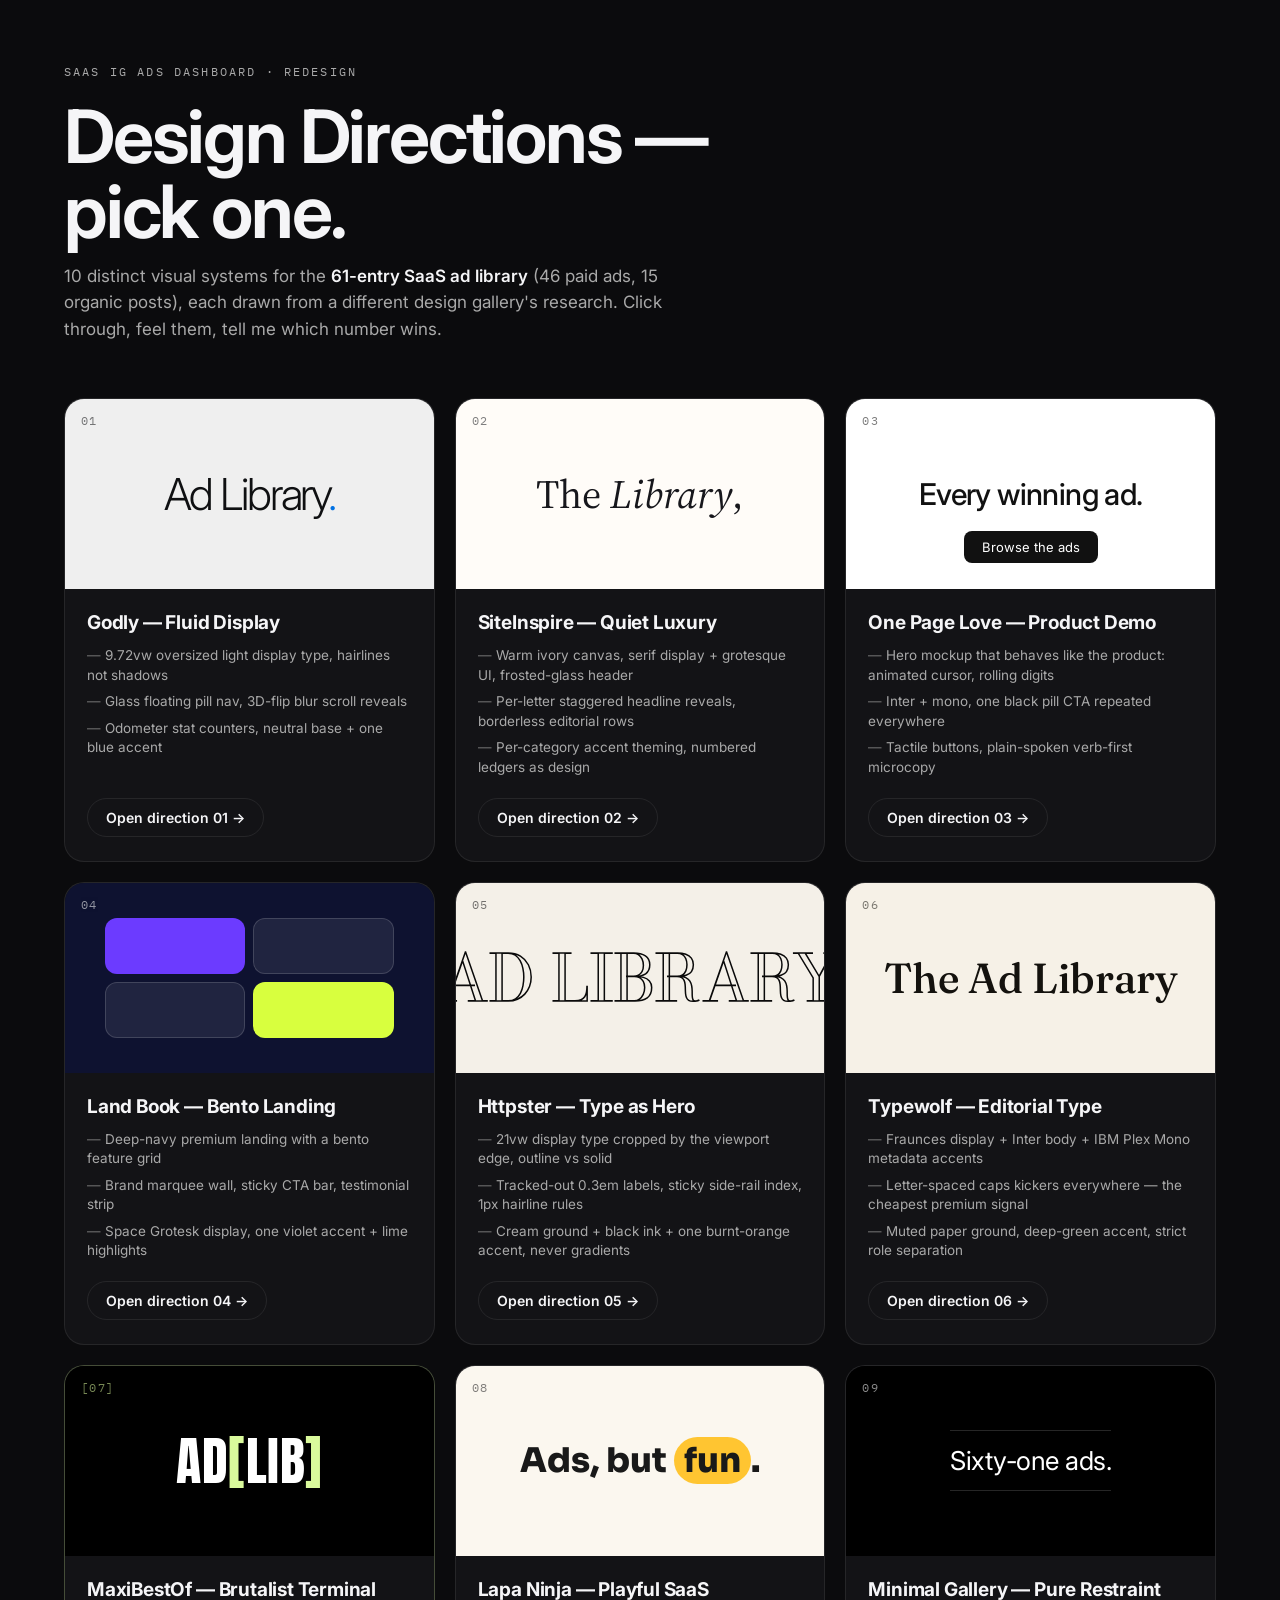
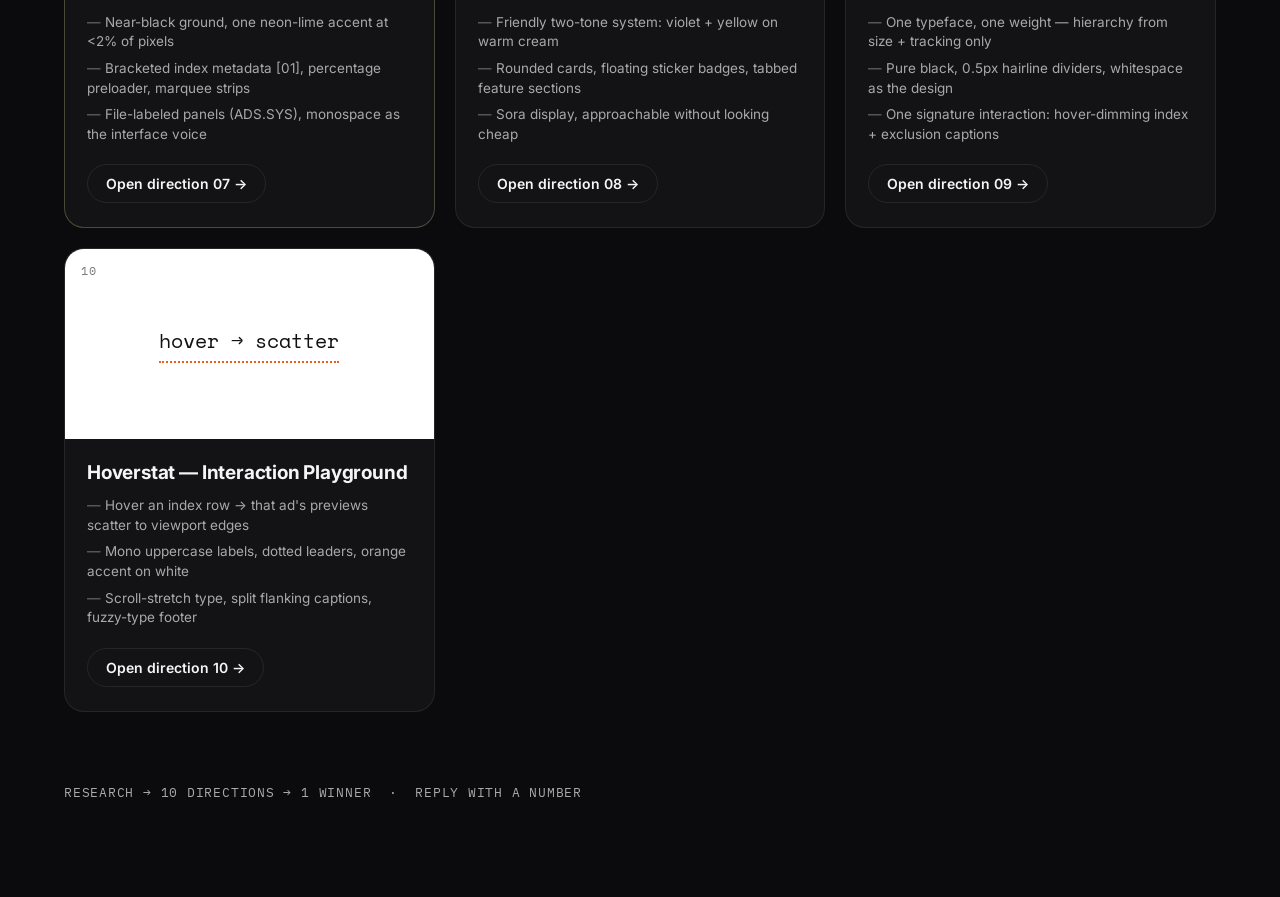
==== designs/index.html @ 5d67e0f5 "dashboard: add designs/index.html" ====
<!DOCTYPE html>
<html lang="en">
<head>
<meta charset="UTF-8">
<meta name="viewport" content="width=device-width, initial-scale=1.0">
<title>Design Directions — pick one</title>
<link rel="preconnect" href="https://fonts.googleapis.com">
<link rel="preconnect" href="https://fonts.gstatic.com" crossorigin>
<link href="https://fonts.googleapis.com/css2?family=Fraunces:opsz,wght@9..144,300..700&family=Inter:wght@300..800&family=IBM+Plex+Mono:wght@400;500&family=Source+Serif+4:opsz,wght@8..60,400;8..60,600&family=Space+Mono:wght@400;700&family=JetBrains+Mono:wght@400;600&family=Anton&family=Sora:wght@400;700;800&family=Space+Grotesk:wght@400;600;700&family=Bodoni+Moda:opsz,wght@6..96,400..800&display=swap" rel="stylesheet">
<style>
*{margin:0;padding:0;box-sizing:border-box}
:root{--bg:#0B0B0D;--surface:#131316;--ink:#F5F5F7;--mut:#A9A9A9;--line:rgba(255,255,255,.08)}
body{background:var(--bg);color:var(--ink);font-family:Inter,system-ui,sans-serif;-webkit-font-smoothing:antialiased}
.wrap{max-width:1200px;margin:0 auto;padding:64px 24px 96px}
.kicker{font-family:"IBM Plex Mono",monospace;font-size:12px;letter-spacing:.18em;text-transform:uppercase;color:var(--mut);margin-bottom:20px}
h1{font-size:clamp(2.4rem,6vw,4.6rem);font-weight:650;letter-spacing:-.03em;line-height:1.02;margin-bottom:14px}
.sub{color:var(--mut);font-size:17px;max-width:640px;line-height:1.55;margin-bottom:56px}
.sub b{color:var(--ink);font-weight:600}
.grid{display:grid;grid-template-columns:repeat(auto-fill,minmax(340px,1fr));gap:20px}
.tile{background:var(--surface);border:1px solid var(--line);border-radius:20px;overflow:hidden;display:flex;flex-direction:column;transition:transform .3s cubic-bezier(.22,1,.36,1),border-color .3s}
.tile:hover{transform:translateY(-4px);border-color:rgba(255,255,255,.22)}
.preview{height:190px;display:flex;align-items:center;justify-content:center;overflow:hidden;position:relative}
.num{position:absolute;top:14px;left:16px;font-family:"IBM Plex Mono",monospace;font-size:12px;letter-spacing:.12em;opacity:.55}
.body{padding:22px 22px 24px;display:flex;flex-direction:column;gap:12px;flex:1}
.body h2{font-size:19px;letter-spacing:-.01em}
.body ul{list-style:none;display:flex;flex-direction:column;gap:7px;color:var(--mut);font-size:13.5px;line-height:1.45}
.body ul li::before{content:"— ";opacity:.6}
.pick{margin-top:auto;padding-top:8px}
.pick a{display:inline-flex;align-items:center;gap:8px;font-size:14px;font-weight:600;color:var(--ink);text-decoration:none;border:1px solid var(--line);padding:10px 18px;border-radius:100px;transition:background .25s,color .25s}
.pick a:hover{background:var(--ink);color:#0B0B0D}
.foot{margin-top:72px;color:var(--mut);font-size:13px;font-family:"IBM Plex Mono",monospace;letter-spacing:.06em}
</style>
</head>
<body>
<div class="wrap">
  <div class="kicker">SaaS IG Ads Dashboard · Redesign</div>
  <h1>Design Directions —<br>pick one.</h1>
  <p class="sub">10 distinct visual systems for the <b>61-entry SaaS ad library</b> (46 paid ads, 15 organic posts), each drawn from a different design gallery's research. Click through, feel them, tell me which number wins.</p>
  <div class="grid">

    <div class="tile">
      <div class="preview" style="background:#efefef"><span class="num" style="color:#0f1012">01</span>
        <span style="font-family:Inter;font-weight:300;font-size:44px;letter-spacing:-.05em;color:#0f1012">Ad Library<span style="color:#0071e3">.</span></span></div>
      <div class="body"><h2>Godly — Fluid Display</h2>
        <ul><li>9.72vw oversized light display type, hairlines not shadows</li><li>Glass floating pill nav, 3D-flip blur scroll reveals</li><li>Odometer stat counters, neutral base + one blue accent</li></ul>
        <div class="pick"><a href="godly.html">Open direction 01 →</a></div></div>
    </div>

    <div class="tile">
      <div class="preview" style="background:#FFFCF8"><span class="num" style="color:#17171C">02</span>
        <span style="font-family:'Source Serif 4',serif;font-size:40px;color:#17171C">The <em>Library</em>,</span></div>
      <div class="body"><h2>SiteInspire — Quiet Luxury</h2>
        <ul><li>Warm ivory canvas, serif display + grotesque UI, frosted-glass header</li><li>Per-letter staggered headline reveals, borderless editorial rows</li><li>Per-category accent theming, numbered ledgers as design</li></ul>
        <div class="pick"><a href="siteinspire.html">Open direction 02 →</a></div></div>
    </div>

    <div class="tile">
      <div class="preview" style="background:#fff"><span class="num" style="color:#111">03</span>
        <span style="font-family:Inter;font-weight:500;font-size:30px;letter-spacing:-.02em;color:#111">Every winning ad.</span>
        <span style="background:#111;color:#fff;font-family:Inter;font-size:13px;padding:8px 18px;border-radius:8px;position:absolute;bottom:26px">Browse the ads</span></div>
      <div class="body"><h2>One Page Love — Product Demo</h2>
        <ul><li>Hero mockup that behaves like the product: animated cursor, rolling digits</li><li>Inter + mono, one black pill CTA repeated everywhere</li><li>Tactile buttons, plain-spoken verb-first microcopy</li></ul>
        <div class="pick"><a href="one-page-love.html">Open direction 03 →</a></div></div>
    </div>

    <div class="tile">
      <div class="preview" style="background:#0E1230"><span class="num" style="color:#fff">04</span>
        <div style="display:grid;grid-template-columns:1fr 1fr;gap:8px;padding:0 40px;width:100%">
          <div style="background:#6C3BFF;border-radius:12px;height:56px"></div>
          <div style="background:rgba(255,255,255,.08);border:1px solid rgba(255,255,255,.15);border-radius:12px;height:56px"></div>
          <div style="background:rgba(255,255,255,.08);border:1px solid rgba(255,255,255,.15);border-radius:12px;height:56px"></div>
          <div style="background:#D8FF3E;border-radius:12px;height:56px"></div>
        </div></div>
      <div class="body"><h2>Land Book — Bento Landing</h2>
        <ul><li>Deep-navy premium landing with a bento feature grid</li><li>Brand marquee wall, sticky CTA bar, testimonial strip</li><li>Space Grotesk display, one violet accent + lime highlights</li></ul>
        <div class="pick"><a href="land-book.html">Open direction 04 →</a></div></div>
    </div>

    <div class="tile">
      <div class="preview" style="background:#F4F0E8;overflow:hidden"><span class="num" style="color:#0A0A0A">05</span>
        <span style="font-family:'Bodoni Moda',serif;font-size:64px;letter-spacing:.02em;color:transparent;-webkit-text-stroke:1.5px #0A0A0A;white-space:nowrap">AD LIBRARY</span></div>
      <div class="body"><h2>Httpster — Type as Hero</h2>
        <ul><li>21vw display type cropped by the viewport edge, outline vs solid</li><li>Tracked-out 0.3em labels, sticky side-rail index, 1px hairline rules</li><li>Cream ground + black ink + one burnt-orange accent, never gradients</li></ul>
        <div class="pick"><a href="httpster.html">Open direction 05 →</a></div></div>
    </div>

    <div class="tile">
      <div class="preview" style="background:#F6F1E7"><span class="num" style="color:#14120E">06</span>
        <span style="font-family:Fraunces,serif;font-weight:500;font-size:42px;color:#14120E">The Ad Library</span></div>
      <div class="body"><h2>Typewolf — Editorial Type</h2>
        <ul><li>Fraunces display + Inter body + IBM Plex Mono metadata accents</li><li>Letter-spaced caps kickers everywhere — the cheapest premium signal</li><li>Muted paper ground, deep-green accent, strict role separation</li></ul>
        <div class="pick"><a href="typewolf.html">Open direction 06 →</a></div></div>
    </div>

    <div class="tile" style="border-color:rgba(218,250,156,.25)">
      <div class="preview" style="background:#000"><span class="num" style="color:#DAFA9C">[07]</span>
        <span style="font-family:Anton,sans-serif;font-size:52px;color:#fff;letter-spacing:.01em">AD<span style="color:#DAFA9C">[</span>LIB<span style="color:#DAFA9C">]</span></span></div>
      <div class="body"><h2>MaxiBestOf — Brutalist Terminal</h2>
        <ul><li>Near-black ground, one neon-lime accent at &lt;2% of pixels</li><li>Bracketed index metadata [01], percentage preloader, marquee strips</li><li>File-labeled panels (ADS.SYS), monospace as the interface voice</li></ul>
        <div class="pick"><a href="maxibestof.html">Open direction 07 →</a></div></div>
    </div>

    <div class="tile">
      <div class="preview" style="background:#FBF7EF"><span class="num" style="color:#191919">08</span>
        <span style="font-family:Sora,sans-serif;font-weight:800;font-size:34px;color:#191919">Ads, but <span style="background:#FFC531;padding:2px 10px;border-radius:100px">fun</span>.</span></div>
      <div class="body"><h2>Lapa Ninja — Playful SaaS</h2>
        <ul><li>Friendly two-tone system: violet + yellow on warm cream</li><li>Rounded cards, floating sticker badges, tabbed feature sections</li><li>Sora display, approachable without looking cheap</li></ul>
        <div class="pick"><a href="lapa-ninja.html">Open direction 08 →</a></div></div>
    </div>

    <div class="tile">
      <div class="preview" style="background:#000"><span class="num" style="color:#fff">09</span>
        <span style="font-family:Inter;font-weight:400;font-size:26px;color:#fff;letter-spacing:-.02em;border-top:1px solid rgba(255,255,255,.15);border-bottom:1px solid rgba(255,255,255,.15);padding:14px 0">Sixty-one ads.</span></div>
      <div class="body"><h2>Minimal Gallery — Pure Restraint</h2>
        <ul><li>One typeface, one weight — hierarchy from size + tracking only</li><li>Pure black, 0.5px hairline dividers, whitespace as the design</li><li>One signature interaction: hover-dimming index + exclusion captions</li></ul>
        <div class="pick"><a href="minimal-gallery.html">Open direction 09 →</a></div></div>
    </div>

    <div class="tile">
      <div class="preview" style="background:#fff"><span class="num" style="color:#111">10</span>
        <span style="font-family:'Space Mono',monospace;font-size:20px;color:#111;border-bottom:2px dotted #f25c1a;padding-bottom:6px">hover → scatter</span></div>
      <div class="body"><h2>Hoverstat — Interaction Playground</h2>
        <ul><li>Hover an index row → that ad's previews scatter to viewport edges</li><li>Mono uppercase labels, dotted leaders, orange accent on white</li><li>Scroll-stretch type, split flanking captions, fuzzy-type footer</li></ul>
        <div class="pick"><a href="hoverstat.html">Open direction 10 →</a></div></div>
    </div>

  </div>
  <div class="foot">RESEARCH → 10 DIRECTIONS → 1 WINNER &nbsp;·&nbsp; REPLY WITH A NUMBER</div>
</div>
</body>
</html>
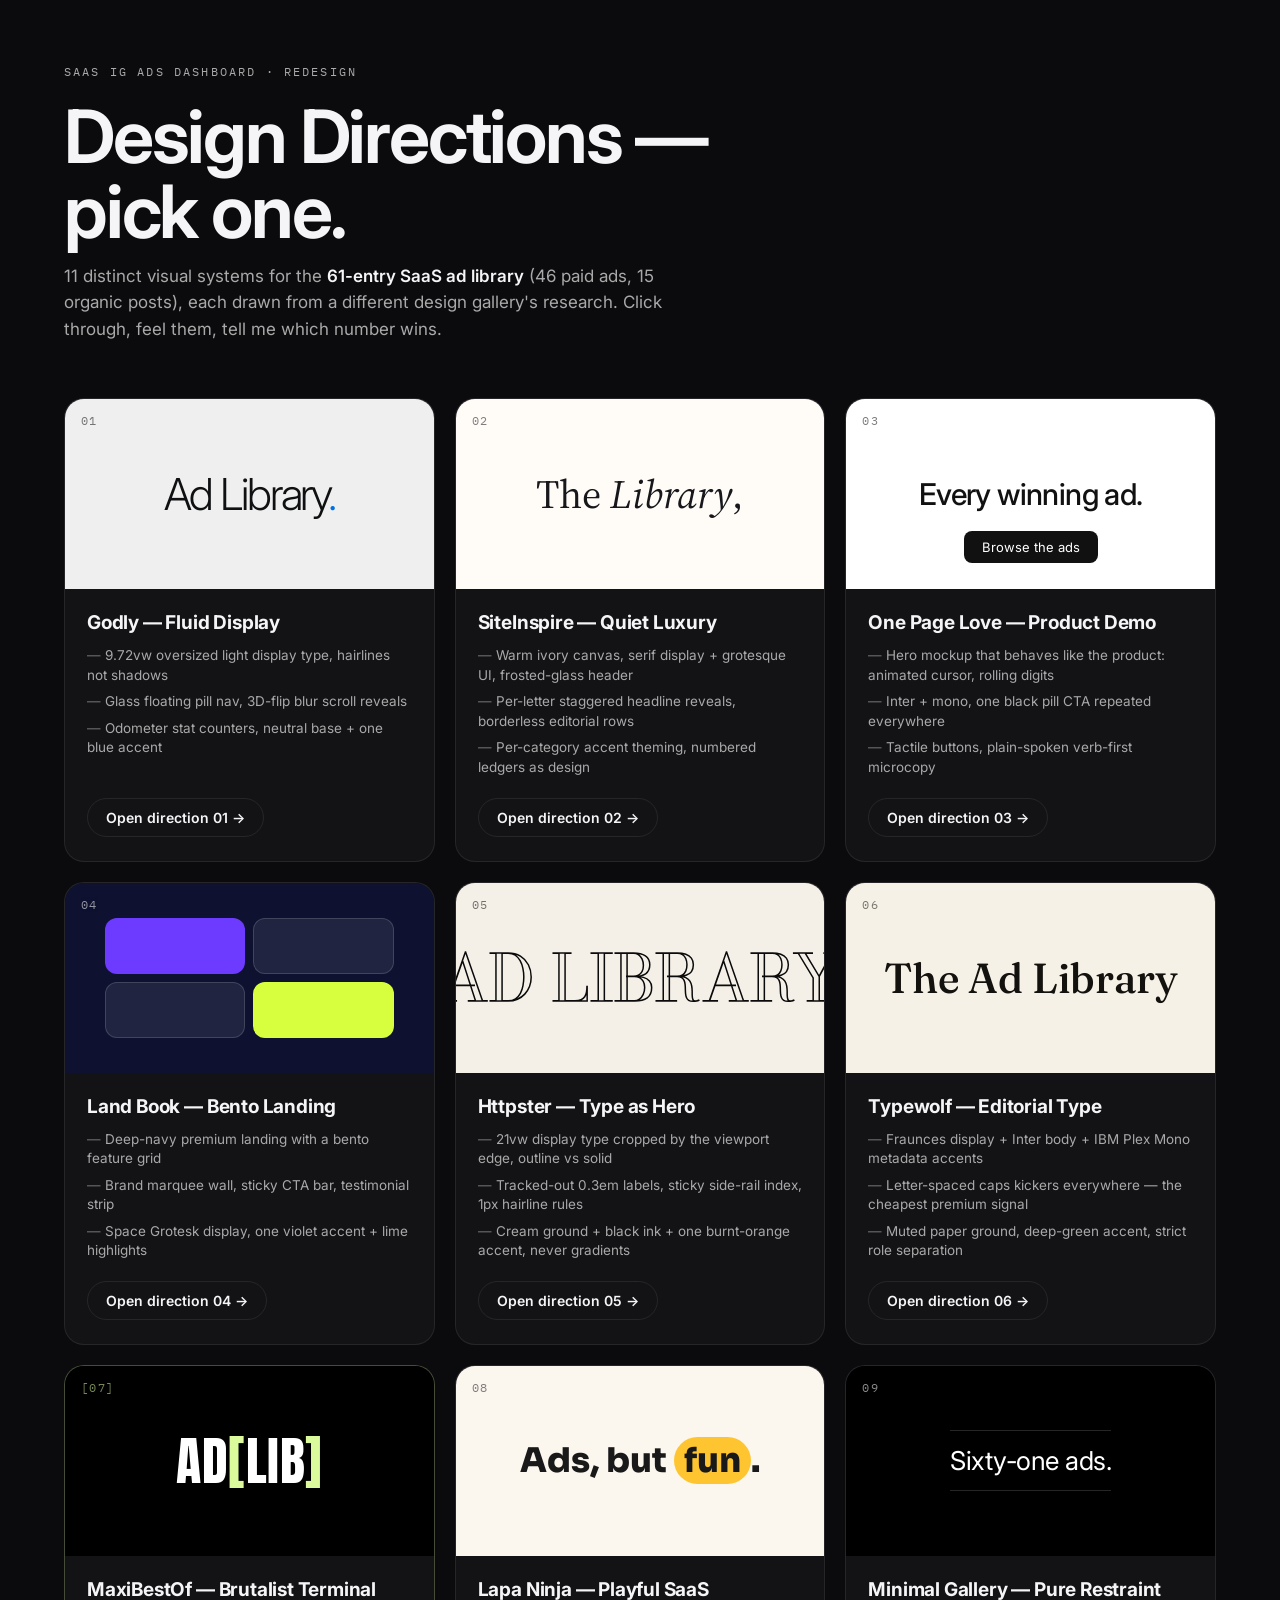
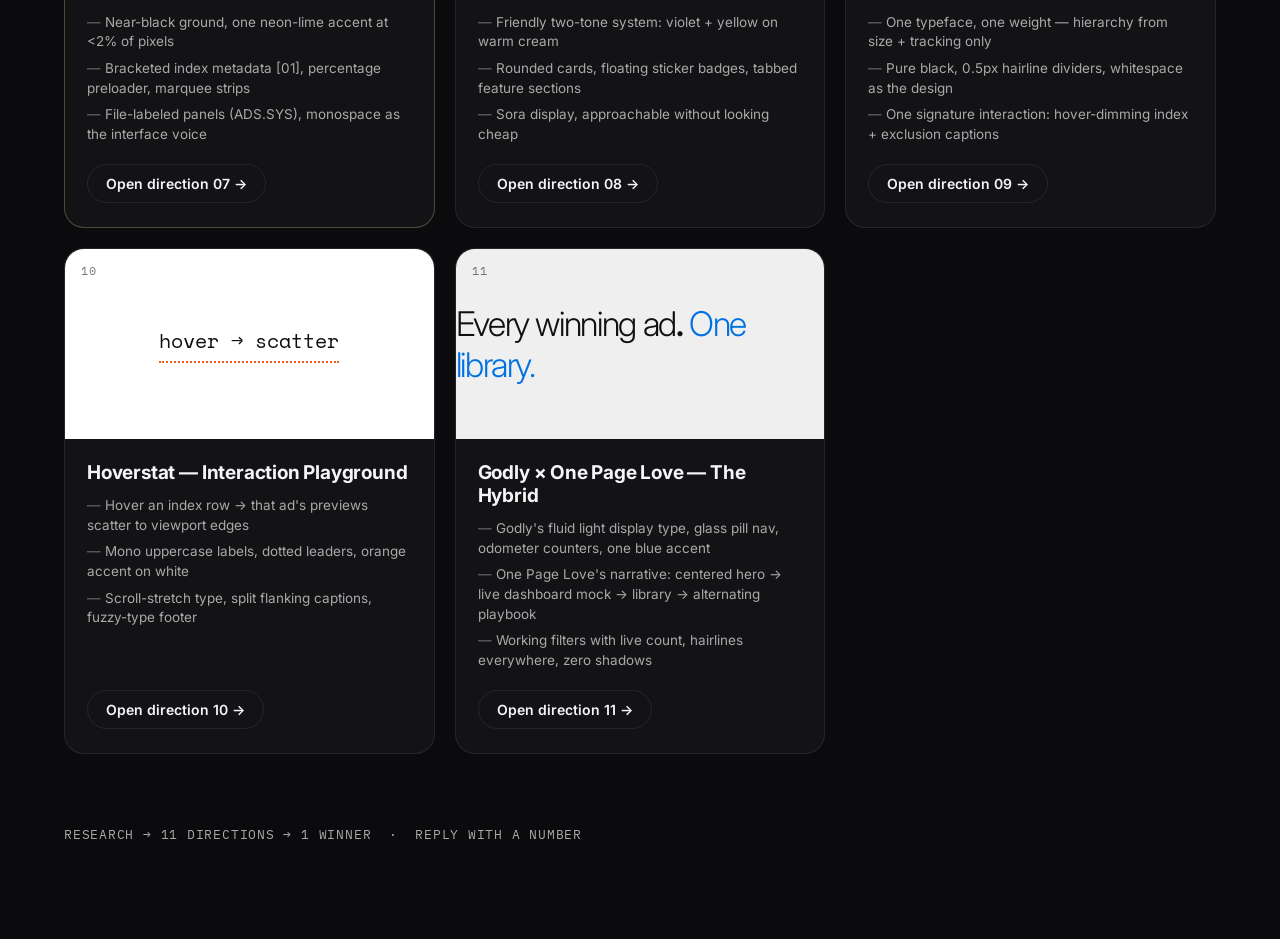
==== commit f3e79554: "dashboard: update designs/index.html" ====
--- a/designs/index.html
+++ b/designs/index.html
@@ -35,7 +35,7 @@
 <div class="wrap">
   <div class="kicker">SaaS IG Ads Dashboard · Redesign</div>
   <h1>Design Directions —<br>pick one.</h1>
-  <p class="sub">10 distinct visual systems for the <b>61-entry SaaS ad library</b> (46 paid ads, 15 organic posts), each drawn from a different design gallery's research. Click through, feel them, tell me which number wins.</p>
+  <p class="sub">11 distinct visual systems for the <b>61-entry SaaS ad library</b> (46 paid ads, 15 organic posts), each drawn from a different design gallery's research. Click through, feel them, tell me which number wins.</p>
   <div class="grid">
 
     <div class="tile">
@@ -124,8 +124,16 @@
         <div class="pick"><a href="hoverstat.html">Open direction 10 →</a></div></div>
     </div>
 
+    <div class="tile">
+      <div class="preview" style="background:#efefef"><span class="num" style="color:#0f1012">11</span>
+        <span style="font-family:Inter;font-weight:300;font-size:34px;letter-spacing:-.04em;color:#0f1012">Every winning ad<b style="font-weight:600">.</b><span style="color:#0071e3"> One library.</span></span></div>
+      <div class="body"><h2>Godly × One Page Love — The Hybrid</h2>
+        <ul><li>Godly's fluid light display type, glass pill nav, odometer counters, one blue accent</li><li>One Page Love's narrative: centered hero → live dashboard mock → library → alternating playbook</li><li>Working filters with live count, hairlines everywhere, zero shadows</li></ul>
+        <div class="pick"><a href="godly-x-one-page-love.html">Open direction 11 →</a></div></div>
+    </div>
+
   </div>
-  <div class="foot">RESEARCH → 10 DIRECTIONS → 1 WINNER &nbsp;·&nbsp; REPLY WITH A NUMBER</div>
+  <div class="foot">RESEARCH → 11 DIRECTIONS → 1 WINNER &nbsp;·&nbsp; REPLY WITH A NUMBER</div>
 </div>
 </body>
 </html>
